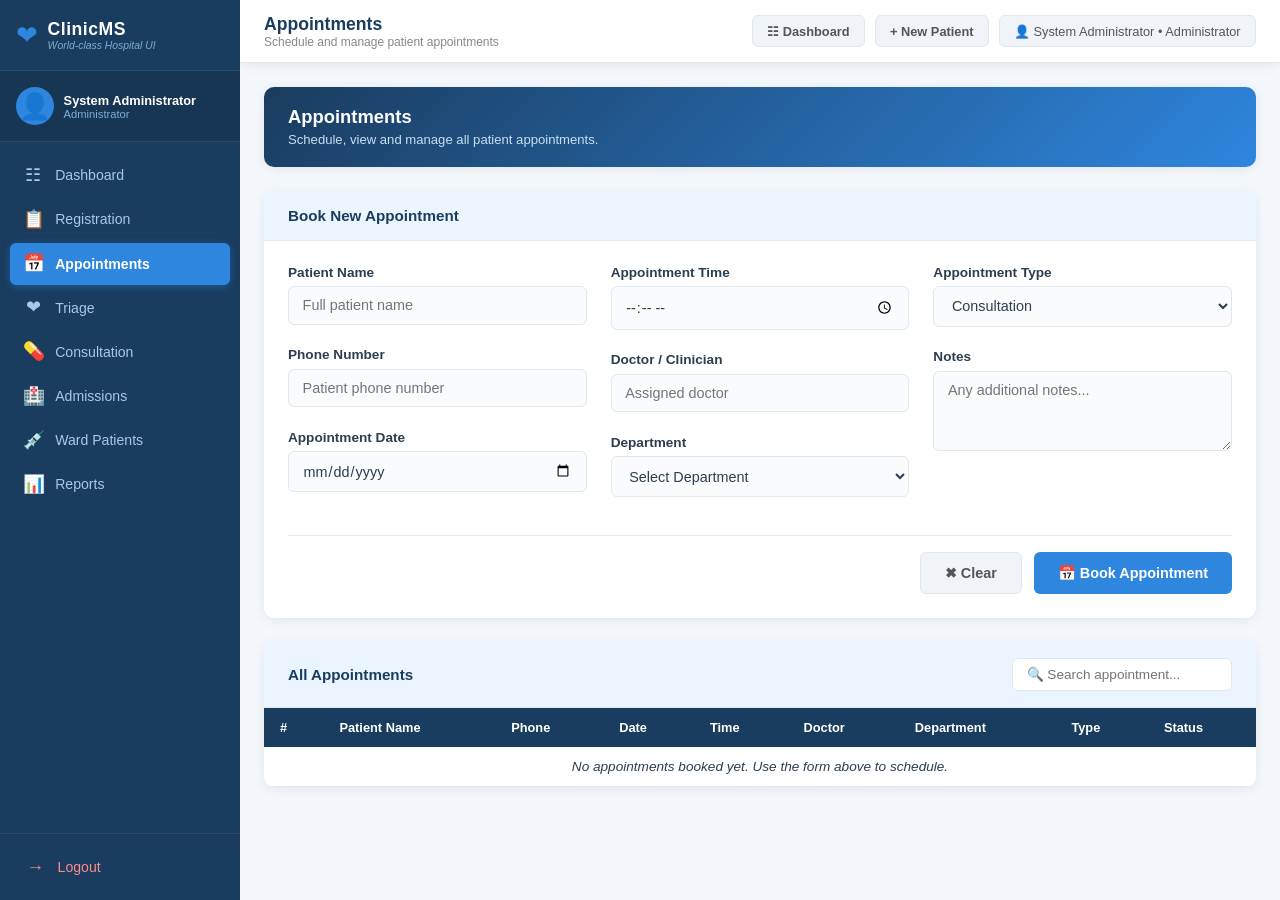
==== HTML/appointments.html @ 2f2a15a9 "Add login page - index.html" ====
<!DOCTYPE html>
<html lang="en">
<head>
  <meta charset="UTF-8" />
  <meta name="viewport" content="width=device-width, initial-scale=1.0" />
  <title>ClinicMS – Appointments</title>
  <link rel="stylesheet" href="../CSS/general.css" />
</head>
<body class="app-page">

  <div class="app-layout">

    <!-- SIDEBAR -->
    <aside class="sidebar" id="sidebar">
      <div class="sidebar-header">
        <div class="sidebar-logo">
          <span class="sidebar-logo-icon">&#10084;</span>
          <div class="sidebar-logo-text">
            <span class="sidebar-brand">ClinicMS</span>
            <span class="sidebar-brand-sub">World-class Hospital UI</span>
          </div>
        </div>
      </div>

      <div class="sidebar-profile">
        <div class="profile-avatar">&#128100;</div>
        <div class="profile-info">
          <span class="profile-name">System Administrator</span>
          <span class="profile-role">Administrator</span>
        </div>
      </div>

      <nav class="sidebar-nav">
        <ul class="nav-list">
          <li class="nav-item">
            <a href="dashboard.html" class="nav-link">
              <span class="nav-icon">&#9783;</span>
              <span class="nav-label">Dashboard</span>
            </a>
          </li>
          <li class="nav-item">
            <a href="registration.html" class="nav-link">
              <span class="nav-icon">&#128203;</span>
              <span class="nav-label">Registration</span>
            </a>
          </li>
          <li class="nav-item active">
            <a href="appointments.html" class="nav-link">
              <span class="nav-icon">&#128197;</span>
              <span class="nav-label">Appointments</span>
            </a>
          </li>
          <li class="nav-item">
            <a href="triage.html" class="nav-link">
              <span class="nav-icon">&#10084;</span>
              <span class="nav-label">Triage</span>
            </a>
          </li>
          <li class="nav-item">
            <a href="consultation.html" class="nav-link">
              <span class="nav-icon">&#128138;</span>
              <span class="nav-label">Consultation</span>
            </a>
          </li>
          <li class="nav-item">
            <a href="admissions.html" class="nav-link">
              <span class="nav-icon">&#127973;</span>
              <span class="nav-label">Admissions</span>
            </a>
          </li>
          <li class="nav-item">
            <a href="ward-patients.html" class="nav-link">
              <span class="nav-icon">&#128137;</span>
              <span class="nav-label">Ward Patients</span>
            </a>
          </li>
          <li class="nav-item">
            <a href="reports.html" class="nav-link">
              <span class="nav-icon">&#128202;</span>
              <span class="nav-label">Reports</span>
            </a>
          </li>
        </ul>
      </nav>

      <div class="sidebar-footer">
        <a href="index.html" class="nav-link nav-link--logout">
          <span class="nav-icon">&#8594;</span>
          <span class="nav-label">Logout</span>
        </a>
      </div>
    </aside>

    <!-- MAIN CONTENT -->
    <div class="main-content">

      <!-- Top Bar -->
      <header class="topbar">
        <div class="topbar-left">
          <h2 class="topbar-title">Appointments</h2>
          <p class="topbar-subtitle">Schedule and manage patient appointments</p>
        </div>
        <div class="topbar-right">
          <a href="dashboard.html" class="topbar-btn">
            &#9783; Dashboard
          </a>
          <a href="registration.html" class="topbar-btn">
            &#43; New Patient
          </a>
          <div class="topbar-user">
            &#128100; System Administrator &bull; Administrator
          </div>
        </div>
      </header>

      <!-- Page Body -->
      <main class="page-body">

        <!-- Page Banner -->
        <section class="page-banner">
          <div class="banner-left">
            <h3 class="banner-title">Appointments</h3>
            <p class="banner-subtitle">
              Schedule, view and manage all patient appointments.
            </p>
          </div>
        </section>

        <!-- Appointment Form Card -->
        <section class="form-card">
          <div class="form-card-header">
            <h4 class="form-card-title">Book New Appointment</h4>
          </div>

          <form id="appointmentForm" class="registration-form">
            <div class="form-grid-3">

              <!-- Column 1 -->
              <div class="form-column">

                <div class="form-group">
                  <label class="form-label" for="apptPatientName">Patient Name</label>
                  <input
                    type="text"
                    id="apptPatientName"
                    name="apptPatientName"
                    class="form-input"
                    placeholder="Full patient name"
                    required
                  />
                </div>

                <div class="form-group">
                  <label class="form-label" for="apptPhone">Phone Number</label>
                  <input
                    type="tel"
                    id="apptPhone"
                    name="apptPhone"
                    class="form-input"
                    placeholder="Patient phone number"
                  />
                </div>

                <div class="form-group">
                  <label class="form-label" for="apptDate">Appointment Date</label>
                  <input
                    type="date"
                    id="apptDate"
                    name="apptDate"
                    class="form-input"
                    required
                  />
                </div>

              </div>

              <!-- Column 2 -->
              <div class="form-column">

                <div class="form-group">
                  <label class="form-label" for="apptTime">Appointment Time</label>
                  <input
                    type="time"
                    id="apptTime"
                    name="apptTime"
                    class="form-input"
                    required
                  />
                </div>

                <div class="form-group">
                  <label class="form-label" for="apptDoctor">Doctor / Clinician</label>
                  <input
                    type="text"
                    id="apptDoctor"
                    name="apptDoctor"
                    class="form-input"
                    placeholder="Assigned doctor"
                  />
                </div>

                <div class="form-group">
                  <label class="form-label" for="apptDepartment">Department</label>
                  <select id="apptDepartment" name="apptDepartment" class="form-select">
                    <option value="">Select Department</option>
                    <option value="General OPD">General OPD</option>
                    <option value="Pediatrics">Pediatrics</option>
                    <option value="Maternity">Maternity</option>
                    <option value="Surgery">Surgery</option>
                    <option value="Dental">Dental</option>
                    <option value="Eye Clinic">Eye Clinic</option>
                    <option value="Physiotherapy">Physiotherapy</option>
                  </select>
                </div>

              </div>

              <!-- Column 3 -->
              <div class="form-column">

                <div class="form-group">
                  <label class="form-label" for="apptType">Appointment Type</label>
                  <select id="apptType" name="apptType" class="form-select">
                    <option value="Consultation">Consultation</option>
                    <option value="Follow-up">Follow-up</option>
                    <option value="Review">Review</option>
                    <option value="Emergency">Emergency</option>
                    <option value="Referral">Referral</option>
                  </select>
                </div>

                <div class="form-group">
                  <label class="form-label" for="apptNotes">Notes</label>
                  <textarea
                    id="apptNotes"
                    name="apptNotes"
                    class="form-input form-textarea"
                    placeholder="Any additional notes..."
                    rows="3"
                  ></textarea>
                </div>

              </div>

            </div>

            <!-- Form Actions -->
            <div class="form-actions">
              <button type="reset" class="btn btn--secondary">
                &#10006; Clear
              </button>
              <button type="submit" class="btn btn--primary">
                &#128197; Book Appointment
              </button>
            </div>
          </form>
        </section>

        <!-- Appointments Table -->
        <section class="table-card">
          <div class="table-card-header">
            <h4 class="table-card-title">All Appointments</h4>
            <input
              type="text"
              id="searchAppointment"
              class="table-search"
              placeholder="&#128269; Search appointment..."
            />
          </div>

          <div class="table-wrapper">
            <table class="data-table" id="appointmentsTable">
              <thead>
                <tr>
                  <th>#</th>
                  <th>Patient Name</th>
                  <th>Phone</th>
                  <th>Date</th>
                  <th>Time</th>
                  <th>Doctor</th>
                  <th>Department</th>
                  <th>Type</th>
                  <th>Status</th>
                </tr>
              </thead>
              <tbody id="appointmentsTableBody">
                <tr class="table-empty-row">
                  <td colspan="9">No appointments booked yet. Use the form above to schedule.</td>
                </tr>
              </tbody>
            </table>
          </div>
        </section>

      </main>
    </div>

  </div>

  <script src="js/main.js"></script>
  <script src="js/appointments.js"></script>
</body>
</html>
---- CSS/general.css ----
/* ═══════════════════════════════════════════════
   CLINICMS - STYLESHEET
   Author: Nassejje Racheal | 237-415
   Cavendish University Uganda 2026
════════════════════════════════════════════════ */

/* ─── CSS VARIABLES ─────────────────────────── */
:root {
  --sidebar-bg:       #1a3c5e;
  --sidebar-text:     #ffffff;
  --sidebar-hover:    #2e86de;
  --sidebar-active:   #2e86de;
  --sidebar-width:    240px;

  --accent:           #2e86de;
  --accent-dark:      #1a5fa8;
  --accent-light:     #ebf5ff;

  --main-bg:          #f4f7fb;
  --card-bg:          #ffffff;
  --topbar-bg:        #ffffff;

  --text-dark:        #2c3e50;
  --text-mid:         #555555;
  --text-light:       #888888;

  --border:           #e0e7ef;
  --shadow:           0 2px 12px rgba(0,0,0,0.08);
  --shadow-hover:     0 6px 24px rgba(46,134,222,0.15);
  --radius:           10px;
  --radius-sm:        6px;

  --red:              #e74c3c;
  --orange:           #e67e22;
  --green:            #27ae60;
  --purple:           #8e44ad;
  --teal:             #16a085;
  --yellow:           #f39c12;
  --pink:             #e91e8c;
  --gray:             #95a5a6;

  --font:             'Segoe UI', Arial, sans-serif;
  --transition:       all 0.25s ease;
}

/* ─── RESET ──────────────────────────────────── */
*, *::before, *::after {
  margin: 0;
  padding: 0;
  box-sizing: border-box;
}

html {
  font-size: 16px;
  scroll-behavior: smooth;
}

body {
  font-family: var(--font);
  color: var(--text-dark);
  background: var(--main-bg);
  min-height: 100vh;
}

a {
  text-decoration: none;
  color: inherit;
}

ul {
  list-style: none;
}

input, select, textarea, button {
  font-family: var(--font);
  font-size: 0.9rem;
}

img {
  max-width: 100%;
  display: block;
}

/* ─── SCROLLBAR ───────────────────────────────── */
::-webkit-scrollbar {
  width: 6px;
}
::-webkit-scrollbar-track {
  background: var(--main-bg);
}
::-webkit-scrollbar-thumb {
  background: var(--accent);
  border-radius: 10px;
}

/* ════════════════════════════════════════════════
   LOGIN PAGE
════════════════════════════════════════════════ */
.login-page {
  display: flex;
  flex-direction: column;
  min-height: 100vh;
  background: var(--main-bg);
}

/* ── Full Width Header ── */
.login-header {
  width: 100%;
  background: linear-gradient(90deg, #0f2744 0%, #2e86de 100%);
  padding: 1.2rem 2.5rem;
  display: flex;
  align-items: center;
  box-shadow: 0 3px 15px rgba(0,0,0,0.3);
}

.login-header-content {
  display: flex;
  align-items: center;
  gap: 1rem;
}

.login-header-icon {
  font-size: 2.2rem;
  color: #ffffff;
}

.login-header-brand {
  font-size: 1.8rem;
  font-weight: 800;
  color: #ffffff;
  letter-spacing: 1px;
  line-height: 1;
}

.login-header-sub {
  font-size: 0.78rem;
  color: #c8dff0;
  margin-top: 0.2rem;
}

/* ── Wrapper below header ── */
.login-wrapper {
  display: flex;
  flex: 1;
}

/* ── Left Panel ── */
.login-brand-panel {
  width: 300px;
  flex-shrink: 0;
  background: #1a3c5e;
  display: flex;
  align-items: center;
  justify-content: center;
  padding: 2.5rem 1.8rem;
}

.brand-content {
  max-width: 260px;
}

.brand-description {
  font-size: 0.88rem;
  color: #8ab4d4;
  line-height: 1.8;
  margin-bottom: 2rem;
}

.brand-features {
  display: flex;
  flex-direction: column;
  gap: 1rem;
}

.brand-features li {
  display: flex;
  align-items: center;
  gap: 0.75rem;
  color: #c8dff0;
  font-size: 0.88rem;
}

.feature-icon {
  font-size: 1.1rem;
  color: #2e86de;
}

/* ── Right Panel ── */
.login-form-panel {
  flex: 1;
  display: flex;
  align-items: center;
  justify-content: center;
  padding: 2.5rem;
  background: #ffffff;
}

.login-form-wrapper {
  width: 100%;
  max-width: 400px;
}

.login-form-header {
  margin-bottom: 2rem;
}

.login-title {
  font-size: 1.8rem;
  font-weight: 700;
  color: #1a3c5e;
  margin-bottom: 0.3rem;
}

.login-subtitle {
  font-size: 0.9rem;
  color: #888888;
}

.login-footer-note {
  text-align: center;
  font-size: 0.75rem;
  color: #aaaaaa;
  margin-top: 2rem;
}

/* Responsive */
@media (max-width: 768px) {
  .login-brand-panel {
    display: none;
  }
}
/* Right Panel */
.login-form-panel {
  flex: 1;
  display: flex;
  align-items: center;
  justify-content: center;
  padding: 3rem 2.5rem;
  background: #ffffff;
}

.login-form-wrapper {
  width: 100%;
  max-width: 420px;
}

.login-form-header {
  margin-bottom: 2rem;
}

.login-title {
  font-size: 1.8rem;
  font-weight: 700;
  color: var(--sidebar-bg);
  margin-bottom: 0.3rem;
}

.login-subtitle {
  font-size: 0.9rem;
  color: var(--text-light);
}

/* Form Groups */
.form-group {
  margin-bottom: 1.2rem;
}

.form-label {
  display: block;
  font-size: 0.85rem;
  font-weight: 600;
  color: var(--text-dark);
  margin-bottom: 0.4rem;
}

.input-wrapper {
  position: relative;
  display: flex;
  align-items: center;
}

.input-icon {
  position: absolute;
  left: 0.85rem;
  font-size: 1rem;
  color: var(--text-light);
  pointer-events: none;
}

.form-input {
  width: 100%;
  padding: 0.7rem 1rem 0.7rem 2.5rem;
  border: 1.5px solid var(--border);
  border-radius: var(--radius-sm);
  font-size: 0.9rem;
  color: var(--text-dark);
  background: #f9fbfd;
  transition: var(--transition);
  outline: none;
}

.form-input:focus {
  border-color: var(--accent);
  background: #ffffff;
  box-shadow: 0 0 0 3px rgba(46,134,222,0.1);
}

.form-select {
  width: 100%;
  padding: 0.7rem 1rem;
  border: 1.5px solid var(--border);
  border-radius: var(--radius-sm);
  font-size: 0.9rem;
  color: var(--text-dark);
  background: #f9fbfd;
  transition: var(--transition);
  outline: none;
  cursor: pointer;
}

.form-select:focus {
  border-color: var(--accent);
  background: #ffffff;
  box-shadow: 0 0 0 3px rgba(46,134,222,0.1);
}

.form-textarea {
  padding: 0.7rem 1rem;
  resize: vertical;
  min-height: 80px;
}

.toggle-password {
  position: absolute;
  right: 0.75rem;
  background: none;
  border: none;
  cursor: pointer;
  font-size: 1rem;
  color: var(--text-light);
  padding: 0;
}

.toggle-password:hover {
  color: var(--accent);
}

/* Inline form group (checkbox + forgot) */
.form-group--inline {
  display: flex;
  align-items: center;
  justify-content: space-between;
}

.checkbox-label {
  display: flex;
  align-items: center;
  gap: 0.5rem;
  font-size: 0.85rem;
  color: var(--text-mid);
  cursor: pointer;
}

.checkbox-input {
  width: 16px;
  height: 16px;
  accent-color: var(--accent);
  cursor: pointer;
}

.forgot-link {
  font-size: 0.85rem;
  color: var(--accent);
  font-weight: 500;
  transition: var(--transition);
}

.forgot-link:hover {
  color: var(--accent-dark);
  text-decoration: underline;
}

.form-error {
  color: var(--red);
  font-size: 0.85rem;
  margin-bottom: 0.5rem;
  min-height: 1.2rem;
}

/* Buttons */
.btn {
  display: inline-flex;
  align-items: center;
  justify-content: center;
  gap: 0.5rem;
  padding: 0.75rem 1.5rem;
  border-radius: var(--radius-sm);
  font-size: 0.9rem;
  font-weight: 600;
  cursor: pointer;
  border: none;
  transition: var(--transition);
}

.btn--primary {
  background: var(--accent);
  color: #ffffff;
}

.btn--primary:hover {
  background: var(--accent-dark);
  box-shadow: var(--shadow-hover);
  transform: translateY(-1px);
}

.btn--secondary {
  background: #f0f4f8;
  color: var(--text-mid);
  border: 1.5px solid var(--border);
}

.btn--secondary:hover {
  background: #e0e7ef;
}

.btn--full {
  width: 100%;
}

.login-footer-note {
  text-align: center;
  font-size: 0.78rem;
  color: var(--text-light);
  margin-top: 2rem;
}
/* ════════════════════════════════════════════════
   APP LAYOUT (All pages except login)
════════════════════════════════════════════════ */
.app-layout {
  display: flex;
  min-height: 100vh;
}

.main-content {
  flex: 1;
  margin-left: var(--sidebar-width);
  display: flex;
  flex-direction: column;
  min-height: 100vh;
  background: var(--main-bg);
}

/* ════════════════════════════════════════════════
   SIDEBAR
════════════════════════════════════════════════ */
.sidebar {
  width: var(--sidebar-width);
  background: var(--sidebar-bg);
  position: fixed;
  top: 0;
  left: 0;
  height: 100vh;
  display: flex;
  flex-direction: column;
  z-index: 100;
  overflow-y: auto;
  transition: var(--transition);
}

/* Sidebar Header */
.sidebar-header {
  padding: 1.2rem 1rem;
  border-bottom: 1px solid rgba(255,255,255,0.08);
}

.sidebar-logo {
  display: flex;
  align-items: center;
  gap: 0.6rem;
}

.sidebar-logo-icon {
  font-size: 1.6rem;
  color: var(--accent);
}

.sidebar-logo-text {
  display: flex;
  flex-direction: column;
}

.sidebar-brand {
  font-size: 1.1rem;
  font-weight: 800;
  color: #ffffff;
  letter-spacing: 0.5px;
}

.sidebar-brand-sub {
  font-size: 0.65rem;
  color: #7aafd4;
  font-style: italic;
}

/* Sidebar Profile */
.sidebar-profile {
  display: flex;
  align-items: center;
  gap: 0.6rem;
  padding: 1rem;
  border-bottom: 1px solid rgba(255,255,255,0.08);
  background: rgba(0,0,0,0.1);
}

.profile-avatar {
  font-size: 1.6rem;
  background: var(--accent);
  width: 38px;
  height: 38px;
  border-radius: 50%;
  display: flex;
  align-items: center;
  justify-content: center;
  flex-shrink: 0;
}

.profile-info {
  display: flex;
  flex-direction: column;
}

.profile-name {
  font-size: 0.8rem;
  font-weight: 700;
  color: #ffffff;
}

.profile-role {
  font-size: 0.7rem;
  color: #7aafd4;
}

/* Sidebar Nav */
.sidebar-nav {
  flex: 1;
  padding: 0.75rem 0;
}

.nav-list {
  display: flex;
  flex-direction: column;
  gap: 0.15rem;
}

.nav-item {
  padding: 0 0.6rem;
}

.nav-link {
  display: flex;
  align-items: center;
  gap: 0.75rem;
  padding: 0.65rem 0.85rem;
  border-radius: var(--radius-sm);
  color: #a8c8e8;
  font-size: 0.88rem;
  font-weight: 500;
  transition: var(--transition);
  cursor: pointer;
}

.nav-link:hover {
  background: rgba(46,134,222,0.2);
  color: #ffffff;
}

.nav-item.active .nav-link {
  background: var(--accent);
  color: #ffffff;
  font-weight: 600;
  box-shadow: 0 2px 8px rgba(46,134,222,0.4);
}

.nav-icon {
  font-size: 1.1rem;
  width: 20px;
  text-align: center;
  flex-shrink: 0;
}

.nav-label {
  white-space: nowrap;
}

/* Sidebar Footer */
.sidebar-footer {
  padding: 0.75rem;
  border-top: 1px solid rgba(255,255,255,0.08);
}

.nav-link--logout {
  color: #ff8a8a;
}

.nav-link--logout:hover {
  background: rgba(231,76,60,0.2);
  color: #ff6b6b;
}

/* ════════════════════════════════════════════════
   TOPBAR
════════════════════════════════════════════════ */
.topbar {
  display: flex;
  align-items: center;
  justify-content: space-between;
  padding: 0.85rem 1.5rem;
  background: var(--topbar-bg);
  border-bottom: 1px solid var(--border);
  box-shadow: var(--shadow);
  position: sticky;
  top: 0;
  z-index: 50;
}

.topbar-left {
  display: flex;
  flex-direction: column;
}

.topbar-title {
  font-size: 1.1rem;
  font-weight: 700;
  color: var(--sidebar-bg);
}

.topbar-subtitle {
  font-size: 0.75rem;
  color: var(--text-light);
}

.topbar-right {
  display: flex;
  align-items: center;
  gap: 0.6rem;
}

.topbar-btn {
  display: inline-flex;
  align-items: center;
  gap: 0.4rem;
  padding: 0.45rem 0.9rem;
  border-radius: var(--radius-sm);
  font-size: 0.8rem;
  font-weight: 600;
  color: var(--text-mid);
  background: #f0f4f8;
  border: 1.5px solid var(--border);
  transition: var(--transition);
  cursor: pointer;
}

.topbar-btn:hover {
  background: var(--accent-light);
  color: var(--accent);
  border-color: var(--accent);
}

.topbar-btn--active {
  background: var(--accent);
  color: #ffffff;
  border-color: var(--accent);
}

.topbar-btn--active:hover {
  background: var(--accent-dark);
  color: #ffffff;
}

.topbar-user {
  display: flex;
  align-items: center;
  gap: 0.4rem;
  padding: 0.45rem 0.9rem;
  border-radius: var(--radius-sm);
  font-size: 0.8rem;
  color: var(--text-mid);
  background: #f0f4f8;
  border: 1.5px solid var(--border);
}

/* ════════════════════════════════════════════════
   PAGE BODY
════════════════════════════════════════════════ */
.page-body {
  padding: 1.5rem;
  flex: 1;
  display: flex;
  flex-direction: column;
  gap: 1.5rem;
}

/* ════════════════════════════════════════════════
   PAGE BANNER
════════════════════════════════════════════════ */
.page-banner,
.dashboard-banner {
  background: linear-gradient(135deg, var(--sidebar-bg) 0%, var(--accent) 100%);
  border-radius: var(--radius);
  padding: 1.2rem 1.5rem;
  display: flex;
  align-items: center;
  justify-content: space-between;
  flex-wrap: wrap;
  gap: 1rem;
  box-shadow: var(--shadow);
}

.banner-title {
  font-size: 1.15rem;
  font-weight: 700;
  color: #ffffff;
  margin-bottom: 0.25rem;
}

.banner-subtitle {
  font-size: 0.82rem;
  color: #c8dff0;
}

.banner-badges {
  display: flex;
  align-items: center;
  gap: 0.5rem;
  flex-wrap: wrap;
}

/* Badges */
.badge {
  padding: 0.3rem 0.75rem;
  border-radius: 20px;
  font-size: 0.75rem;
  font-weight: 600;
}

.badge--blue {
  background: rgba(46,134,222,0.3);
  color: #ffffff;
  border: 1px solid rgba(255,255,255,0.2);
}

.badge--green {
  background: rgba(39,174,96,0.3);
  color: #ffffff;
  border: 1px solid rgba(255,255,255,0.2);
}

.badge--gray {
  background: rgba(255,255,255,0.15);
  color: #ffffff;
  border: 1px solid rgba(255,255,255,0.2);
}

.badge--red {
  background: rgba(231,76,60,0.3);
  color: #ffffff;
  border: 1px solid rgba(255,255,255,0.2);
}

.badge--orange {
  background: rgba(230,126,34,0.3);
  color: #ffffff;
  border: 1px solid rgba(255,255,255,0.2);
}
/* ════════════════════════════════════════════════
   DASHBOARD MODULES
════════════════════════════════════════════════ */
.modules-section {
  background: var(--card-bg);
  border-radius: var(--radius);
  padding: 1.5rem;
  box-shadow: var(--shadow);
}

.modules-header {
  margin-bottom: 1.2rem;
}

.modules-title {
  font-size: 1rem;
  font-weight: 700;
  color: var(--text-dark);
  margin-bottom: 0.2rem;
}

.modules-subtitle {
  font-size: 0.8rem;
  color: var(--text-light);
}

/* Modules Grid */
.modules-grid {
  display: grid;
  grid-template-columns: repeat(4, 1fr);
  gap: 1rem;
}

/* Module Card */
.module-card {
  display: flex;
  flex-direction: column;
  align-items: center;
  justify-content: center;
  gap: 0.6rem;
  padding: 1.2rem 0.75rem;
  border-radius: var(--radius);
  background: #f8fbff;
  border: 1.5px solid var(--border);
  cursor: pointer;
  transition: var(--transition);
  text-decoration: none;
}

.module-card:hover {
  border-color: var(--accent);
  box-shadow: var(--shadow-hover);
  transform: translateY(-3px);
  background: var(--accent-light);
}

.module-card--disabled {
  opacity: 0.45;
  cursor: not-allowed;
  pointer-events: none;
}

.module-icon {
  width: 52px;
  height: 52px;
  border-radius: 12px;
  display: flex;
  align-items: center;
  justify-content: center;
  font-size: 1.5rem;
}

.module-icon--blue   { background: #dbeafe; color: #2563eb; }
.module-icon--green  { background: #dcfce7; color: #16a34a; }
.module-icon--red    { background: #fee2e2; color: #dc2626; }
.module-icon--purple { background: #f3e8ff; color: #9333ea; }
.module-icon--orange { background: #ffedd5; color: #ea580c; }
.module-icon--teal   { background: #ccfbf1; color: #0d9488; }
.module-icon--yellow { background: #fef9c3; color: #ca8a04; }
.module-icon--gray   { background: #f3f4f6; color: #6b7280; }
.module-icon--pink   { background: #fce7f3; color: #db2777; }

.module-label {
  font-size: 0.8rem;
  font-weight: 600;
  color: var(--text-dark);
  text-align: center;
}

/* ════════════════════════════════════════════════
   STATS ROW
════════════════════════════════════════════════ */
.stats-row {
  display: grid;
  grid-template-columns: repeat(4, 1fr);
  gap: 1rem;
}

.stat-card {
  background: var(--card-bg);
  border-radius: var(--radius);
  padding: 1.1rem 1.2rem;
  display: flex;
  align-items: center;
  gap: 1rem;
  box-shadow: var(--shadow);
  border-left: 4px solid transparent;
  transition: var(--transition);
}

.stat-card:hover {
  transform: translateY(-2px);
  box-shadow: var(--shadow-hover);
}

.stat-card--blue   { border-left-color: var(--accent); }
.stat-card--green  { border-left-color: var(--green); }
.stat-card--orange { border-left-color: var(--orange); }
.stat-card--red    { border-left-color: var(--red); }

.stat-icon {
  font-size: 1.8rem;
  flex-shrink: 0;
}

.stat-info {
  display: flex;
  flex-direction: column;
}

.stat-number {
  font-size: 1.6rem;
  font-weight: 800;
  color: var(--text-dark);
  line-height: 1;
}

.stat-label {
  font-size: 0.75rem;
  color: var(--text-light);
  margin-top: 0.2rem;
}

/* ════════════════════════════════════════════════
   FORM CARD
════════════════════════════════════════════════ */
.form-card {
  background: var(--card-bg);
  border-radius: var(--radius);
  box-shadow: var(--shadow);
  overflow: hidden;
}

.form-card-header {
  padding: 1rem 1.5rem;
  border-bottom: 1px solid var(--border);
  background: var(--accent-light);
}

.form-card-title {
  font-size: 0.95rem;
  font-weight: 700;
  color: var(--sidebar-bg);
}

.registration-form {
  padding: 1.5rem;
}

/* 3 Column Grid */
.form-grid-3 {
  display: grid;
  grid-template-columns: repeat(3, 1fr);
  gap: 1.5rem;
  margin-bottom: 1.2rem;
}

.form-column {
  display: flex;
  flex-direction: column;
  gap: 0.2rem;
}

/* Override input padding for app forms (no icon) */
.registration-form .form-input,
.registration-form .form-select {
  padding: 0.65rem 0.85rem;
}

/* Form Actions */
.form-actions {
  display: flex;
  justify-content: flex-end;
  gap: 0.75rem;
  padding-top: 1rem;
  border-top: 1px solid var(--border);
}

/* ════════════════════════════════════════════════
   TABLE CARD
════════════════════════════════════════════════ */
.table-card {
  background: var(--card-bg);
  border-radius: var(--radius);
  box-shadow: var(--shadow);
  overflow: hidden;
}

.table-card-header {
  display: flex;
  align-items: center;
  justify-content: space-between;
  padding: 1rem 1.5rem;
  border-bottom: 1px solid var(--border);
  background: var(--accent-light);
}

.table-card-title {
  font-size: 0.95rem;
  font-weight: 700;
  color: var(--sidebar-bg);
}

.table-search {
  padding: 0.5rem 0.85rem;
  border: 1.5px solid var(--border);
  border-radius: var(--radius-sm);
  font-size: 0.85rem;
  outline: none;
  width: 220px;
  transition: var(--transition);
}

.table-search:focus {
  border-color: var(--accent);
  box-shadow: 0 0 0 3px rgba(46,134,222,0.1);
}

.table-wrapper {
  overflow-x: auto;
}

.data-table {
  width: 100%;
  border-collapse: collapse;
  font-size: 0.85rem;
}

.data-table thead {
  background: var(--sidebar-bg);
  color: #ffffff;
}

.data-table thead th {
  padding: 0.75rem 1rem;
  text-align: left;
  font-weight: 600;
  font-size: 0.8rem;
  white-space: nowrap;
}

.data-table tbody tr {
  border-bottom: 1px solid var(--border);
  transition: var(--transition);
}

.data-table tbody tr:hover {
  background: var(--accent-light);
}

.data-table tbody td {
  padding: 0.75rem 1rem;
  color: var(--text-dark);
  white-space: nowrap;
}

.table-empty-row td {
  text-align: center;
  color: var(--text-light);
  padding: 2rem;
  font-style: italic;
}

/* Status Badges in Tables */
.status-badge {
  padding: 0.25rem 0.65rem;
  border-radius: 20px;
  font-size: 0.75rem;
  font-weight: 600;
  display: inline-block;
}

.status-badge--green  { background: #dcfce7; color: #16a34a; }
.status-badge--red    { background: #fee2e2; color: #dc2626; }
.status-badge--orange { background: #ffedd5; color: #ea580c; }
.status-badge--blue   { background: #dbeafe; color: #2563eb; }
.status-badge--gray   { background: #f3f4f6; color: #6b7280; }

/* Action Buttons in Tables */
.action-btn {
  padding: 0.3rem 0.65rem;
  border-radius: var(--radius-sm);
  font-size: 0.75rem;
  font-weight: 600;
  cursor: pointer;
  border: none;
  transition: var(--transition);
}

.action-btn--red {
  background: #fee2e2;
  color: #dc2626;
}

.action-btn--red:hover {
  background: #dc2626;
  color: #ffffff;
}

.action-btn--blue {
  background: #dbeafe;
  color: #2563eb;
}

.action-btn--blue:hover {
  background: #2563eb;
  color: #ffffff;
}

/* ════════════════════════════════════════════════
   WARD TABS
════════════════════════════════════════════════ */
.ward-tabs {
  display: flex;
  gap: 0.5rem;
  flex-wrap: wrap;
}

.ward-tab {
  padding: 0.5rem 1rem;
  border-radius: 20px;
  font-size: 0.82rem;
  font-weight: 600;
  cursor: pointer;
  border: 1.5px solid var(--border);
  background: var(--card-bg);
  color: var(--text-mid);
  transition: var(--transition);
}

.ward-tab:hover {
  border-color: var(--accent);
  color: var(--accent);
}

.ward-tab.active {
  background: var(--accent);
  color: #ffffff;
  border-color: var(--accent);
}

/* ════════════════════════════════════════════════
   REPORTS - CHARTS
════════════════════════════════════════════════ */
.charts-row {
  display: grid;
  grid-template-columns: repeat(2, 1fr);
  gap: 1.5rem;
}

.chart-card {
  background: var(--card-bg);
  border-radius: var(--radius);
  box-shadow: var(--shadow);
  overflow: hidden;
}

.chart-card--full {
  grid-column: 1 / -1;
}

.chart-card-header {
  display: flex;
  align-items: center;
  justify-content: space-between;
  padding: 1rem 1.5rem;
  border-bottom: 1px solid var(--border);
  background: var(--accent-light);
}

.chart-title {
  font-size: 0.95rem;
  font-weight: 700;
  color: var(--sidebar-bg);
}

.chart-badge {
  padding: 0.25rem 0.65rem;
  border-radius: 20px;
  font-size: 0.75rem;
  font-weight: 600;
  background: var(--accent);
  color: #ffffff;
}

.chart-wrapper {
  padding: 1.2rem;
  height: 280px;
  position: relative;
}

.chart-wrapper--small {
  height: 260px;
}

/* ════════════════════════════════════════════════
   RESPONSIVE DESIGN
════════════════════════════════════════════════ */

/* Tablet */
@media (max-width: 1024px) {
  .modules-grid {
    grid-template-columns: repeat(3, 1fr);
  }

  .stats-row {
    grid-template-columns: repeat(2, 1fr);
  }

  .charts-row {
    grid-template-columns: 1fr;
  }

  .form-grid-3 {
    grid-template-columns: repeat(2, 1fr);
  }
}

/* Mobile */
@media (max-width: 768px) {
  :root {
    --sidebar-width: 0px;
  }

  .sidebar {
    transform: translateX(-100%);
  }

  .sidebar.open {
    transform: translateX(0);
    width: 240px;
  }

  .main-content {
    margin-left: 0;
  }

  .modules-grid {
    grid-template-columns: repeat(2, 1fr);
  }

  .stats-row {
    grid-template-columns: repeat(2, 1fr);
  }

  .form-grid-3 {
    grid-template-columns: 1fr;
  }

  .topbar {
    flex-direction: column;
    align-items: flex-start;
    gap: 0.75rem;
  }

  .topbar-right {
    flex-wrap: wrap;
  }

  .login-wrapper {
    flex-direction: column;
  }

  .login-brand-panel {
    padding: 2rem 1.5rem;
  }

  .charts-row {
    grid-template-columns: 1fr;
  }

  .table-search {
    width: 100%;
  }

  .table-card-header {
    flex-direction: column;
    align-items: flex-start;
    gap: 0.75rem;
  }
}

/* Small Mobile */
@media (max-width: 480px) {
  .modules-grid {
    grid-template-columns: repeat(2, 1fr);
  }

  .stats-row {
    grid-template-columns: 1fr;
  }

  .page-body {
    padding: 1rem;
  }

  .form-actions {
    flex-direction: column;
  }

  .btn {
    width: 100%;
  }
}
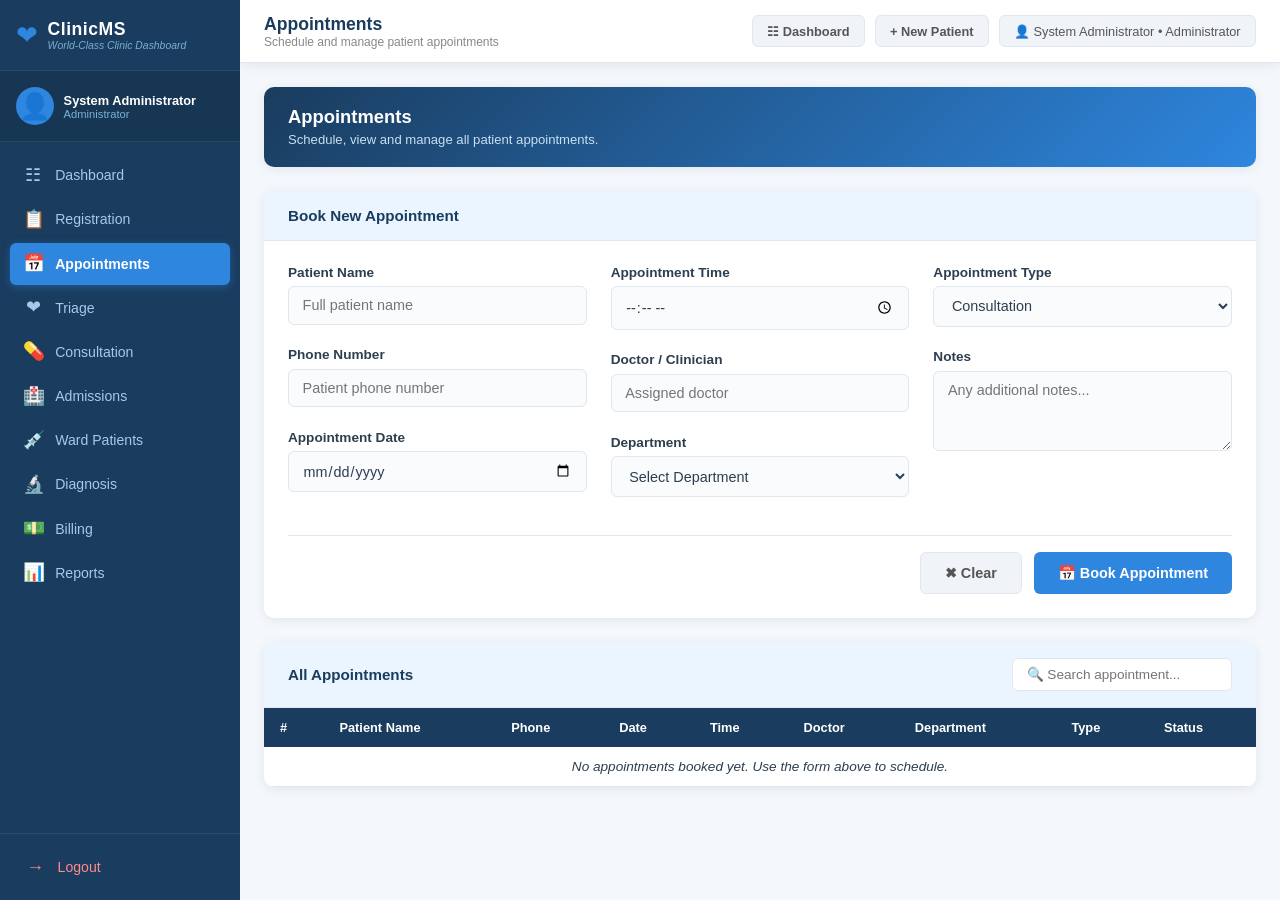
==== commit 0b4014b5: "Add all HTML pages, CSS stylesheet and JS files" ====
--- a/HTML/appointments.html
+++ b/HTML/appointments.html
@@ -17,7 +17,7 @@
           <span class="sidebar-logo-icon">&#10084;</span>
           <div class="sidebar-logo-text">
             <span class="sidebar-brand">ClinicMS</span>
-            <span class="sidebar-brand-sub">World-class Hospital UI</span>
+            <span class="sidebar-brand-sub">World-Class Clinic Dashboard</span>
           </div>
         </div>
       </div>
@@ -33,49 +33,61 @@
       <nav class="sidebar-nav">
         <ul class="nav-list">
           <li class="nav-item">
-            <a href="dashboard.html" class="nav-link">
+            <a href="../HTML/dashboard.html" class="nav-link">
               <span class="nav-icon">&#9783;</span>
               <span class="nav-label">Dashboard</span>
             </a>
           </li>
           <li class="nav-item">
-            <a href="registration.html" class="nav-link">
+            <a href="../HTML/registration.html" class="nav-link">
               <span class="nav-icon">&#128203;</span>
               <span class="nav-label">Registration</span>
             </a>
           </li>
           <li class="nav-item active">
-            <a href="appointments.html" class="nav-link">
+            <a href="../HTML/appointments.html" class="nav-link">
               <span class="nav-icon">&#128197;</span>
               <span class="nav-label">Appointments</span>
             </a>
           </li>
           <li class="nav-item">
-            <a href="triage.html" class="nav-link">
+            <a href="../HTML/triage.html" class="nav-link">
               <span class="nav-icon">&#10084;</span>
               <span class="nav-label">Triage</span>
             </a>
           </li>
           <li class="nav-item">
-            <a href="consultation.html" class="nav-link">
+            <a href="../HTML/consultation.html" class="nav-link">
               <span class="nav-icon">&#128138;</span>
               <span class="nav-label">Consultation</span>
             </a>
           </li>
           <li class="nav-item">
-            <a href="admissions.html" class="nav-link">
+            <a href="../HTML/admissions.html" class="nav-link">
               <span class="nav-icon">&#127973;</span>
               <span class="nav-label">Admissions</span>
             </a>
           </li>
           <li class="nav-item">
-            <a href="ward-patients.html" class="nav-link">
+            <a href="../HTML/wardPatients.html" class="nav-link">
               <span class="nav-icon">&#128137;</span>
               <span class="nav-label">Ward Patients</span>
             </a>
           </li>
           <li class="nav-item">
-            <a href="reports.html" class="nav-link">
+  <a href="../HTML/diagnosis.html" class="nav-link">
+    <span class="nav-icon">&#128300;</span>
+    <span class="nav-label">Diagnosis</span>
+  </a>
+</li>
+<li class="nav-item">
+  <a href="../HTML/billing.html" class="nav-link">
+    <span class="nav-icon">&#128181;</span>
+    <span class="nav-label">Billing</span>
+  </a>
+</li>
+          <li class="nav-item">
+            <a href="../HTML/reports.html" class="nav-link">
               <span class="nav-icon">&#128202;</span>
               <span class="nav-label">Reports</span>
             </a>
@@ -84,7 +96,7 @@
       </nav>
 
       <div class="sidebar-footer">
-        <a href="index.html" class="nav-link nav-link--logout">
+        <a href="../HTML/index.html" class="nav-link nav-link--logout">
           <span class="nav-icon">&#8594;</span>
           <span class="nav-label">Logout</span>
         </a>
@@ -101,10 +113,10 @@
           <p class="topbar-subtitle">Schedule and manage patient appointments</p>
         </div>
         <div class="topbar-right">
-          <a href="dashboard.html" class="topbar-btn">
+          <a href="../HTML/dashboard.html" class="topbar-btn">
             &#9783; Dashboard
           </a>
-          <a href="registration.html" class="topbar-btn">
+          <a href="../HTML/registration.html" class="topbar-btn">
             &#43; New Patient
           </a>
           <div class="topbar-user">
@@ -297,7 +309,7 @@
 
   </div>
 
-  <script src="js/main.js"></script>
-  <script src="js/appointments.js"></script>
+  <script src="../JAVASCRIPT/main.js"></script>
+  <script src="../JAVASCRIPT/appointments.js"></script>
 </body>
 </html>
--- a/CSS/general.css
+++ b/CSS/general.css
@@ -153,6 +153,7 @@
   align-items: center;
   justify-content: center;
   padding: 2.5rem 1.8rem;
+  min-height: calc(100vh - 72px);
 }
 
 .brand-content {
